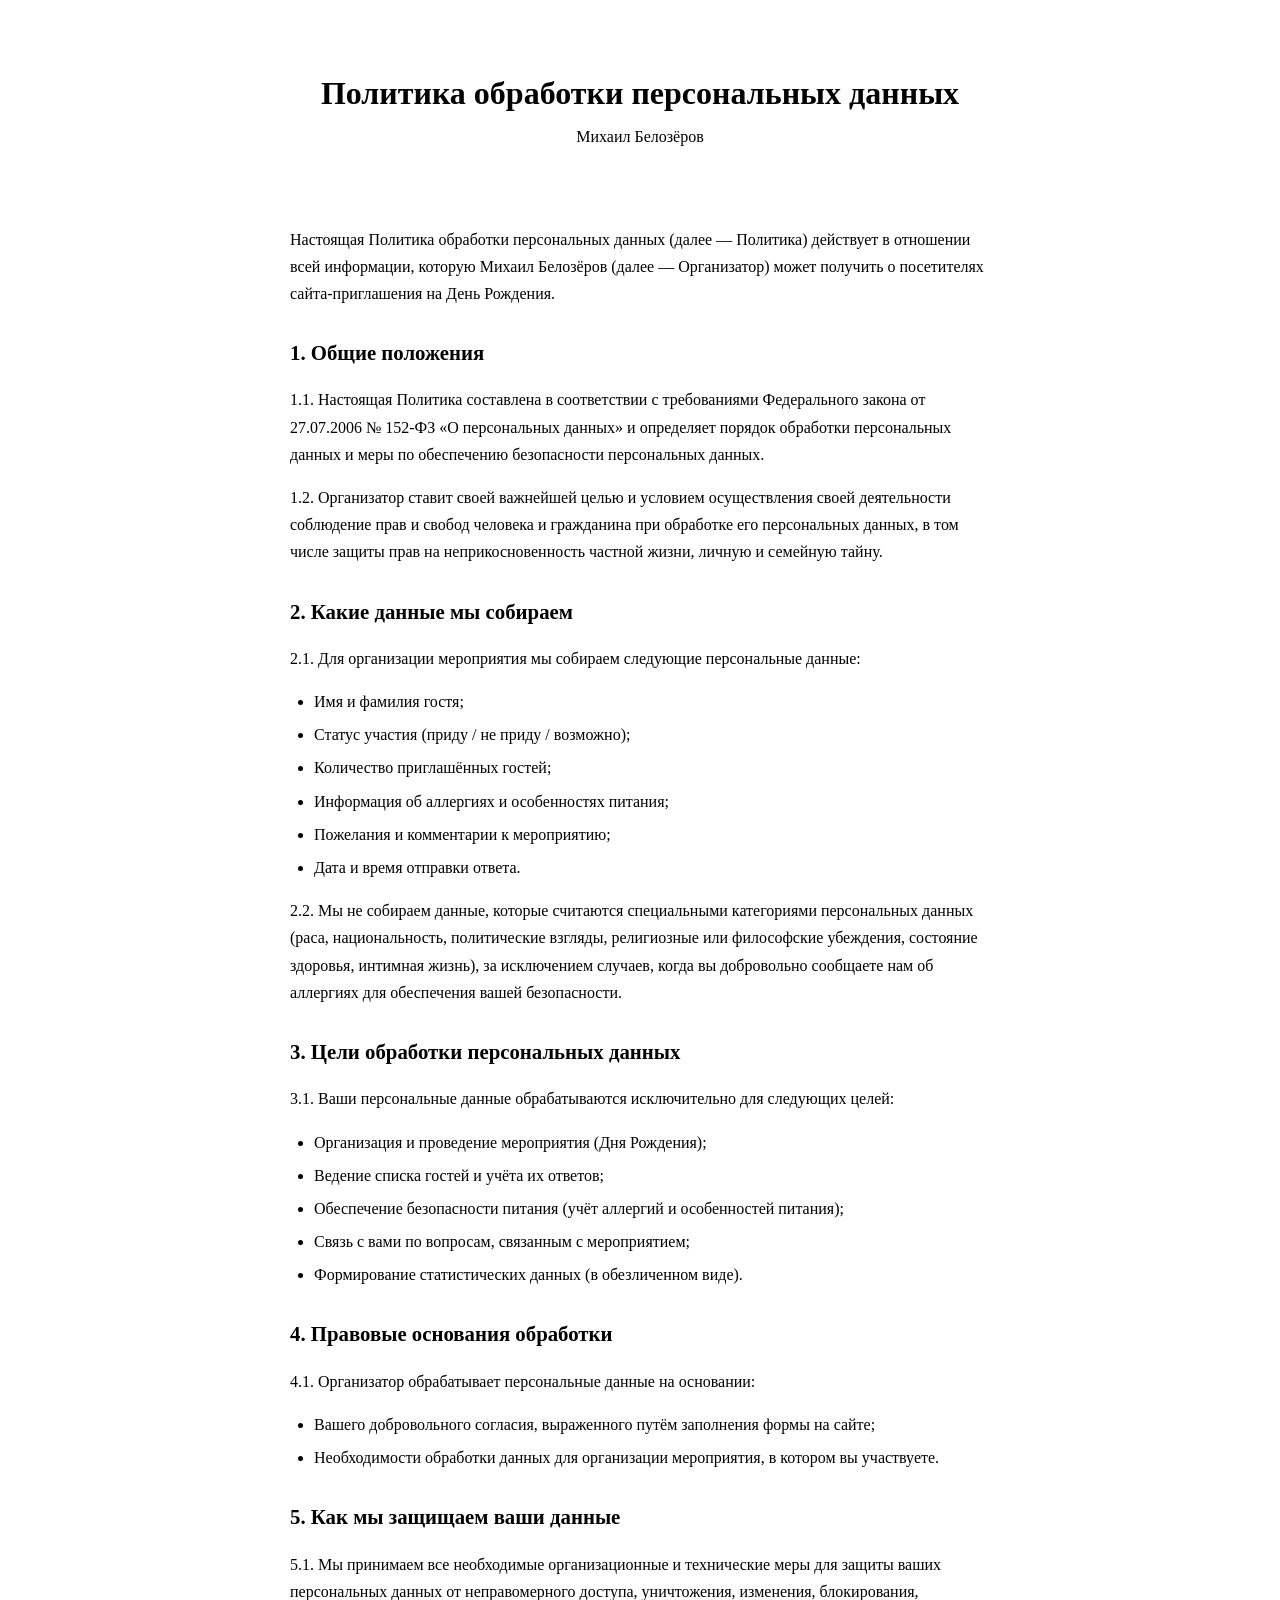
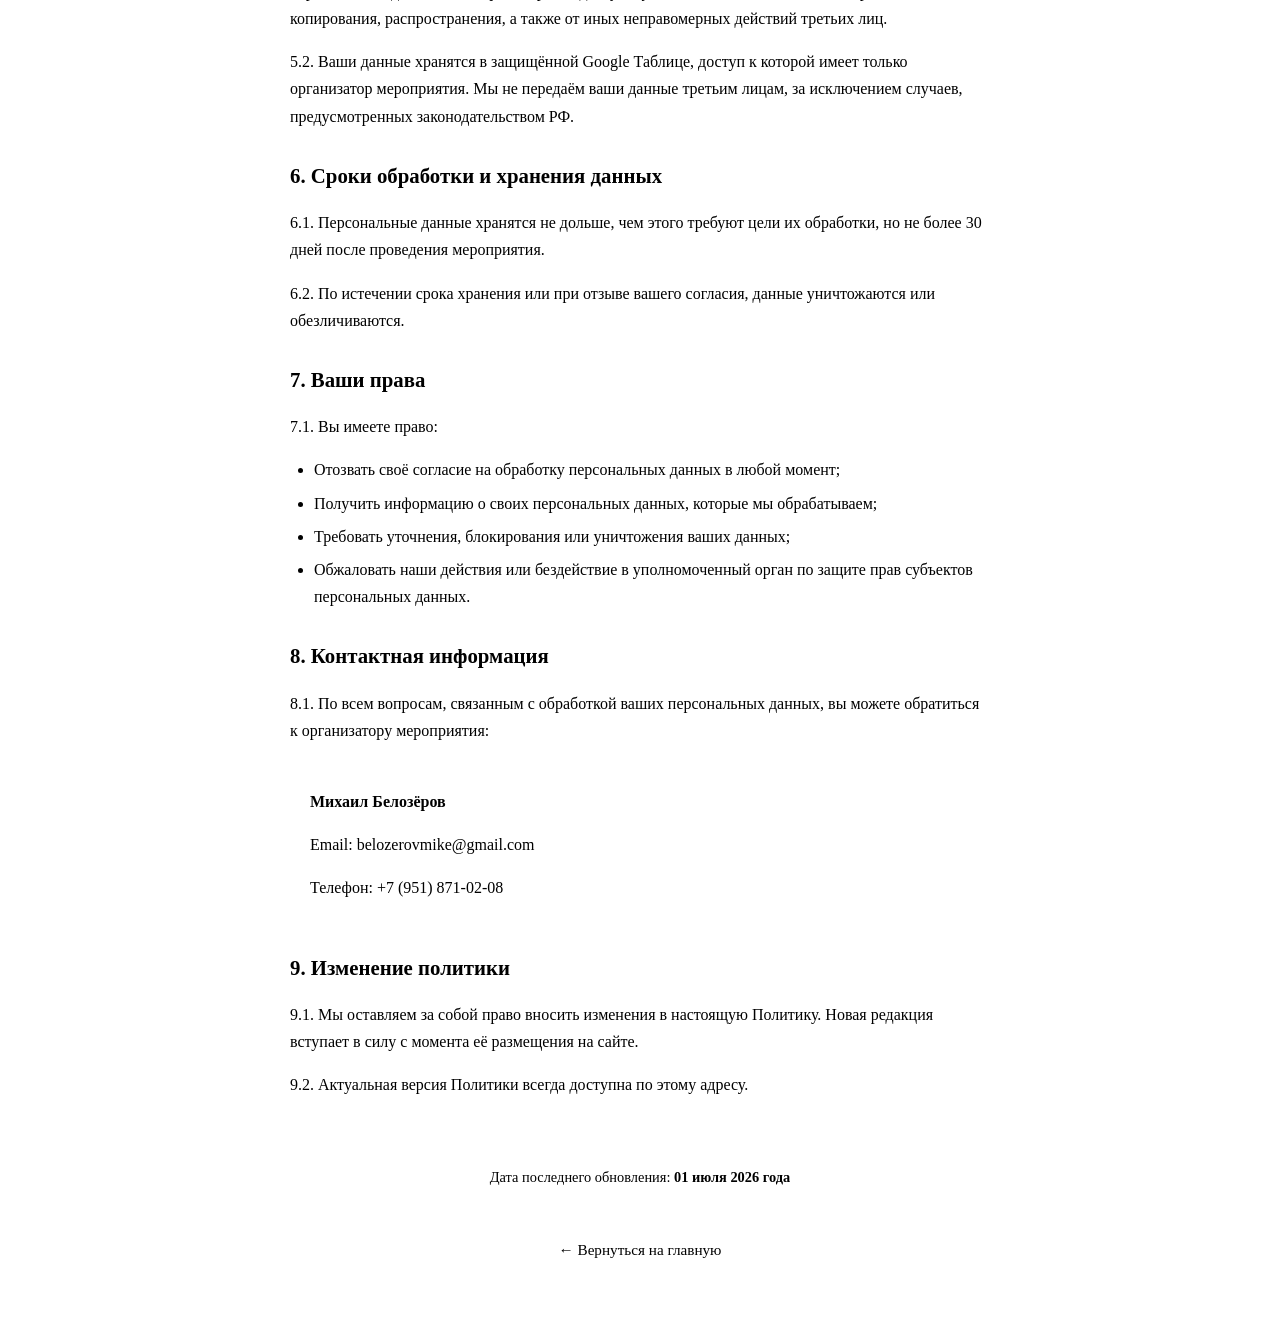
==== privacy.html @ e715d3bf "Add files via upload" ====
<!doctype html>
<html lang="en">
  <head>
    <meta charset="UTF-8" />
    <meta name="viewport" content="width=device-width, initial-scale=1.0" />
    <link rel="stylesheet" href="privacy.css" />

    <title>Политика обработки персональных данных | Михаил Белозёров</title>
  </head>
  <body>
    <!-- ==========================================
СТРАНИЦА ОБРАБОТКИ ПЕРСОНАЛЬНЫХ ДАННЫХ
========================================== -->
    <section class="privacy-page">
      <div class="privacy-header">
        <h1 class="privacy-title">Политика обработки персональных данных</h1>
        <p class="privacy-sub">Михаил Белозёров</p>
      </div>

      <div class="privacy-content">
        <p class="privacy-intro">
          Настоящая Политика обработки персональных данных (далее — Политика)
          действует в отношении всей информации, которую Михаил Белозёров (далее
          — Организатор) может получить о посетителях сайта-приглашения на День
          Рождения.
        </p>

        <h2>1. Общие положения</h2>
        <p>
          1.1. Настоящая Политика составлена в соответствии с требованиями
          Федерального закона от 27.07.2006 № 152-ФЗ «О персональных данных» и
          определяет порядок обработки персональных данных и меры по обеспечению
          безопасности персональных данных.
        </p>
        <p>
          1.2. Организатор ставит своей важнейшей целью и условием осуществления
          своей деятельности соблюдение прав и свобод человека и гражданина при
          обработке его персональных данных, в том числе защиты прав на
          неприкосновенность частной жизни, личную и семейную тайну.
        </p>

        <h2>2. Какие данные мы собираем</h2>
        <p>
          2.1. Для организации мероприятия мы собираем следующие персональные
          данные:
        </p>
        <ul>
          <li>Имя и фамилия гостя;</li>
          <li>Статус участия (приду / не приду / возможно);</li>
          <li>Количество приглашённых гостей;</li>
          <li>Информация об аллергиях и особенностях питания;</li>
          <li>Пожелания и комментарии к мероприятию;</li>
          <li>Дата и время отправки ответа.</li>
        </ul>
        <p>
          2.2. Мы не собираем данные, которые считаются специальными категориями
          персональных данных (раса, национальность, политические взгляды,
          религиозные или философские убеждения, состояние здоровья, интимная
          жизнь), за исключением случаев, когда вы добровольно сообщаете нам об
          аллергиях для обеспечения вашей безопасности.
        </p>

        <h2>3. Цели обработки персональных данных</h2>
        <p>
          3.1. Ваши персональные данные обрабатываются исключительно для
          следующих целей:
        </p>
        <ul>
          <li>Организация и проведение мероприятия (Дня Рождения);</li>
          <li>Ведение списка гостей и учёта их ответов;</li>
          <li>
            Обеспечение безопасности питания (учёт аллергий и особенностей
            питания);
          </li>
          <li>Связь с вами по вопросам, связанным с мероприятием;</li>
          <li>Формирование статистических данных (в обезличенном виде).</li>
        </ul>

        <h2>4. Правовые основания обработки</h2>
        <p>4.1. Организатор обрабатывает персональные данные на основании:</p>
        <ul>
          <li>
            Вашего добровольного согласия, выраженного путём заполнения формы на
            сайте;
          </li>
          <li>
            Необходимости обработки данных для организации мероприятия, в
            котором вы участвуете.
          </li>
        </ul>

        <h2>5. Как мы защищаем ваши данные</h2>
        <p>
          5.1. Мы принимаем все необходимые организационные и технические меры
          для защиты ваших персональных данных от неправомерного доступа,
          уничтожения, изменения, блокирования, копирования, распространения, а
          также от иных неправомерных действий третьих лиц.
        </p>
        <p>
          5.2. Ваши данные хранятся в защищённой Google Таблице, доступ к
          которой имеет только организатор мероприятия. Мы не передаём ваши
          данные третьим лицам, за исключением случаев, предусмотренных
          законодательством РФ.
        </p>

        <h2>6. Сроки обработки и хранения данных</h2>
        <p>
          6.1. Персональные данные хранятся не дольше, чем этого требуют цели их
          обработки, но не более 30 дней после проведения мероприятия.
        </p>
        <p>
          6.2. По истечении срока хранения или при отзыве вашего согласия,
          данные уничтожаются или обезличиваются.
        </p>

        <h2>7. Ваши права</h2>
        <p>7.1. Вы имеете право:</p>
        <ul>
          <li>
            Отозвать своё согласие на обработку персональных данных в любой
            момент;
          </li>
          <li>
            Получить информацию о своих персональных данных, которые мы
            обрабатываем;
          </li>
          <li>
            Требовать уточнения, блокирования или уничтожения ваших данных;
          </li>
          <li>
            Обжаловать наши действия или бездействие в уполномоченный орган по
            защите прав субъектов персональных данных.
          </li>
        </ul>

        <h2>8. Контактная информация</h2>
        <p>
          8.1. По всем вопросам, связанным с обработкой ваших персональных
          данных, вы можете обратиться к организатору мероприятия:
        </p>
        <div class="privacy-contacts">
          <p><strong>Михаил Белозёров</strong></p>
          <p>
            Email:
            <a href="mailto:belozerovmike@gmail.com">belozerovmike@gmail.com</a>
          </p>
          <p>Телефон: <a href="tel:+79518710208">+7 (951) 871-02-08</a></p>
        </div>

        <h2>9. Изменение политики</h2>
        <p>
          9.1. Мы оставляем за собой право вносить изменения в настоящую
          Политику. Новая редакция вступает в силу с момента её размещения на
          сайте.
        </p>
        <p>9.2. Актуальная версия Политики всегда доступна по этому адресу.</p>

        <div class="privacy-footer">
          <p>Дата последнего обновления: <strong>01 июля 2026 года</strong></p>
        </div>
      </div>

      <div class="privacy-back">
        <a href="index.html" class="back-link">← Вернуться на главную</a>
      </div>
    </section>
  </body>
</html>
---- privacy.css ----
/* ============================================
СТРАНИЦА ОБРАБОТКИ ДАННЫХ
============================================ */
.privacy-page {
  max-width: 700px;
  margin: 0 auto;
  padding: 40px 24px;
}

.privacy-header {
  text-align: center;
  padding-bottom: 32px;
  border-bottom: 2px solid var(--color-border);
  margin-bottom: 32px;
}

.privacy-title {
  font-family: "Yeseva One", serif;
  font-size: 2rem;
  margin-bottom: 8px;
  color: var(--color-text);
}

.privacy-sub {
  font-family: "Charis SIL", serif;
  color: var(--color-muted);
  font-size: 1rem;
}

.privacy-content {
  font-family: "Charis SIL", serif;
  line-height: 1.7;
  color: var(--color-text);
}

.privacy-content h2 {
  font-family: "Yeseva One", serif;
  font-size: 1.3rem;
  margin-top: 28px;
  margin-bottom: 12px;
  color: var(--color-accent);
}

.privacy-content p {
  margin-bottom: 12px;
}

.privacy-content ul {
  padding-left: 24px;
  margin-bottom: 16px;
}

.privacy-content ul li {
  margin-bottom: 6px;
}

.privacy-contacts {
  background: var(--color-bg);
  padding: 16px 20px;
  border-radius: 12px;
  margin: 12px 0 20px;
  border-left: 3px solid var(--color-accent);
}

.privacy-contacts p {
  margin-bottom: 4px;
}

.privacy-contacts a {
  color: var(--color-accent);
  text-decoration: none;
}

.privacy-contacts a:hover {
  text-decoration: underline;
}

.privacy-footer {
  margin-top: 32px;
  padding-top: 20px;
  border-top: 1px solid var(--color-border);
  text-align: center;
  color: var(--color-muted);
  font-size: 0.9rem;
}

.privacy-back {
  text-align: center;
  margin-top: 40px;
}

.back-link {
  display: inline-block;
  padding: 12px 28px;
  background: var(--color-accent);
  color: #000000;
  text-decoration: none;
  border-radius: 40px;
  font-family: "Charis SIL", serif;
  font-size: 0.95rem;
  transition: background 0.2s;
}

.back-link:hover {
  background: var(--color-accent-hover);
}

/* Для короткой версии */
.privacy-card {
  background: var(--color-card);
  border: 1px solid var(--color-border);
  border-radius: 12px;
  padding: 20px 24px;
  margin-bottom: 16px;
  box-shadow: var(--shadow);
}

.privacy-card h2 {
  margin-top: 0;
  font-size: 1.1rem;
}

.privacy-ok {
  border-left: 4px solid #4caf50;
  background: #f8faf5;
}

/* Адаптив */
@media (max-width: 600px) {
  .privacy-page {
    padding: 24px 16px;
  }

  .privacy-title {
    font-size: 1.5rem;
  }

  .privacy-card {
    padding: 16px;
  }

  .privacy-content h2 {
    font-size: 1.1rem;
  }
}
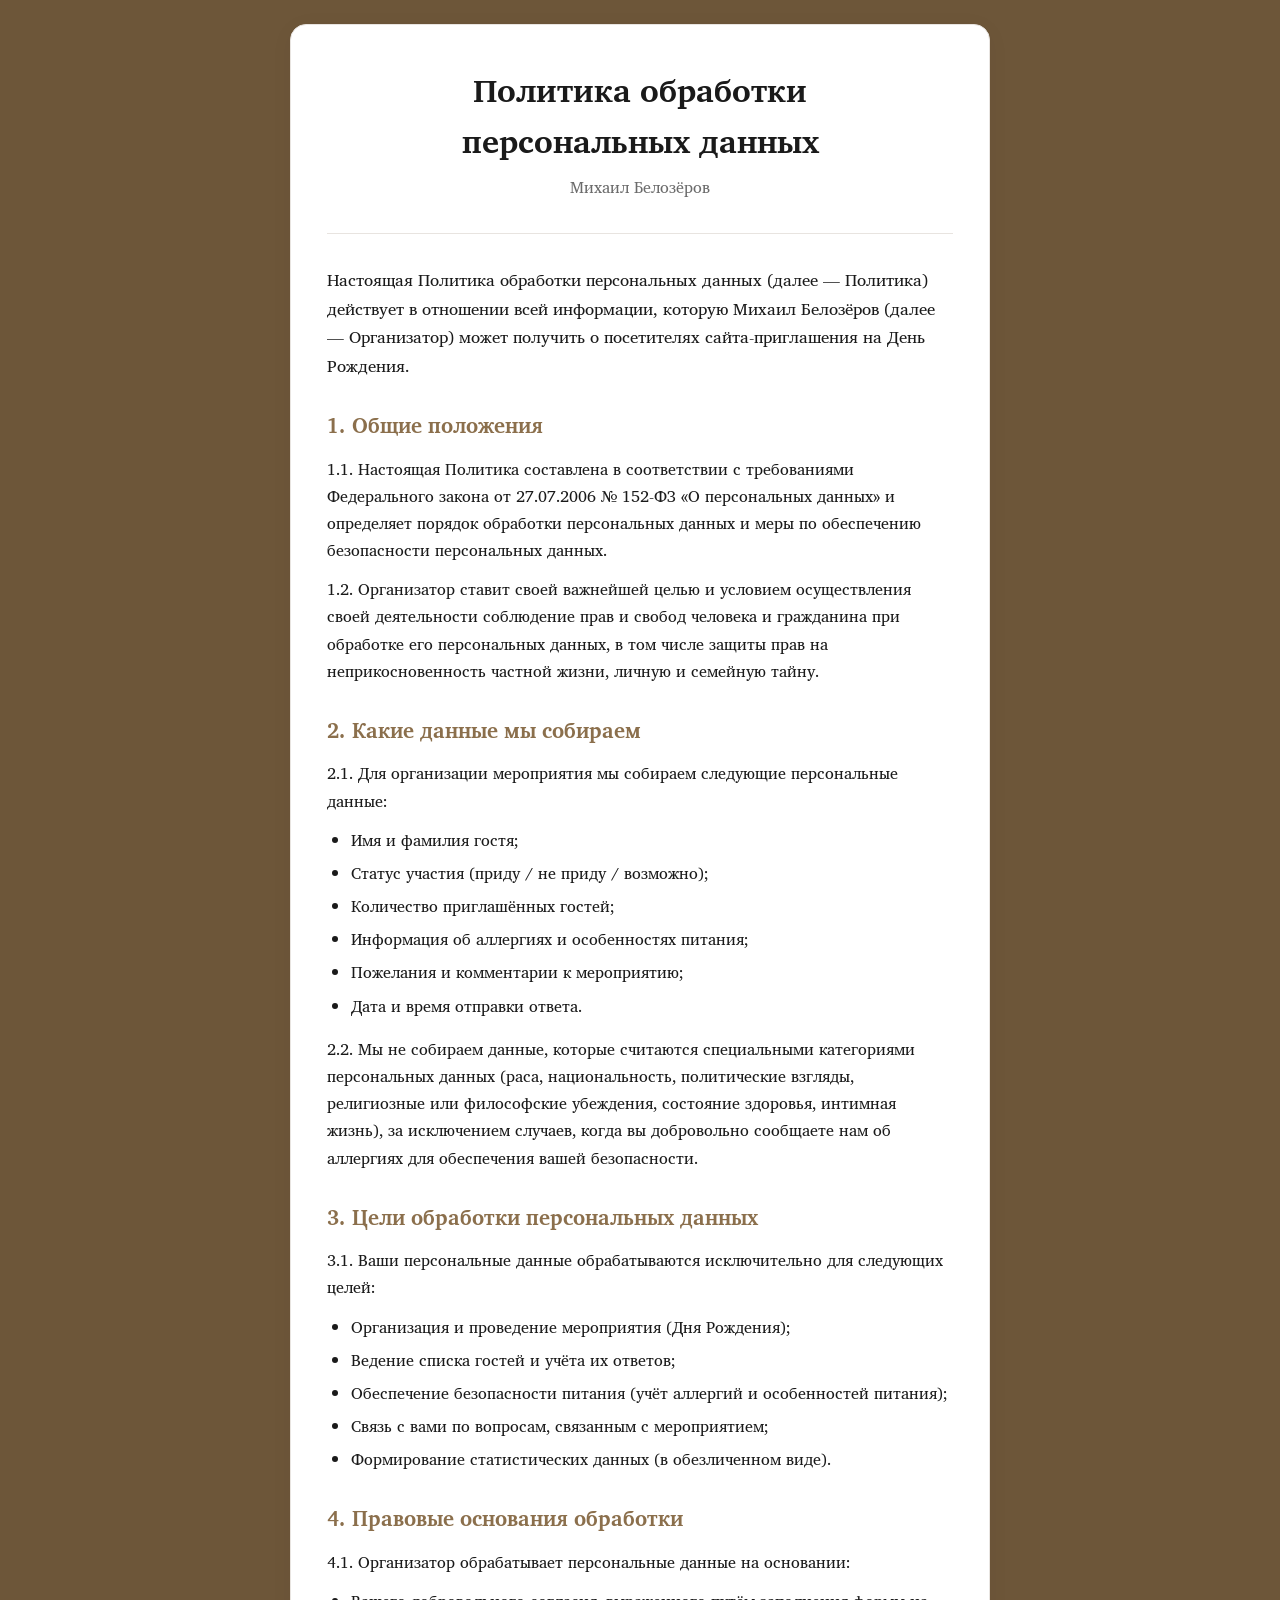
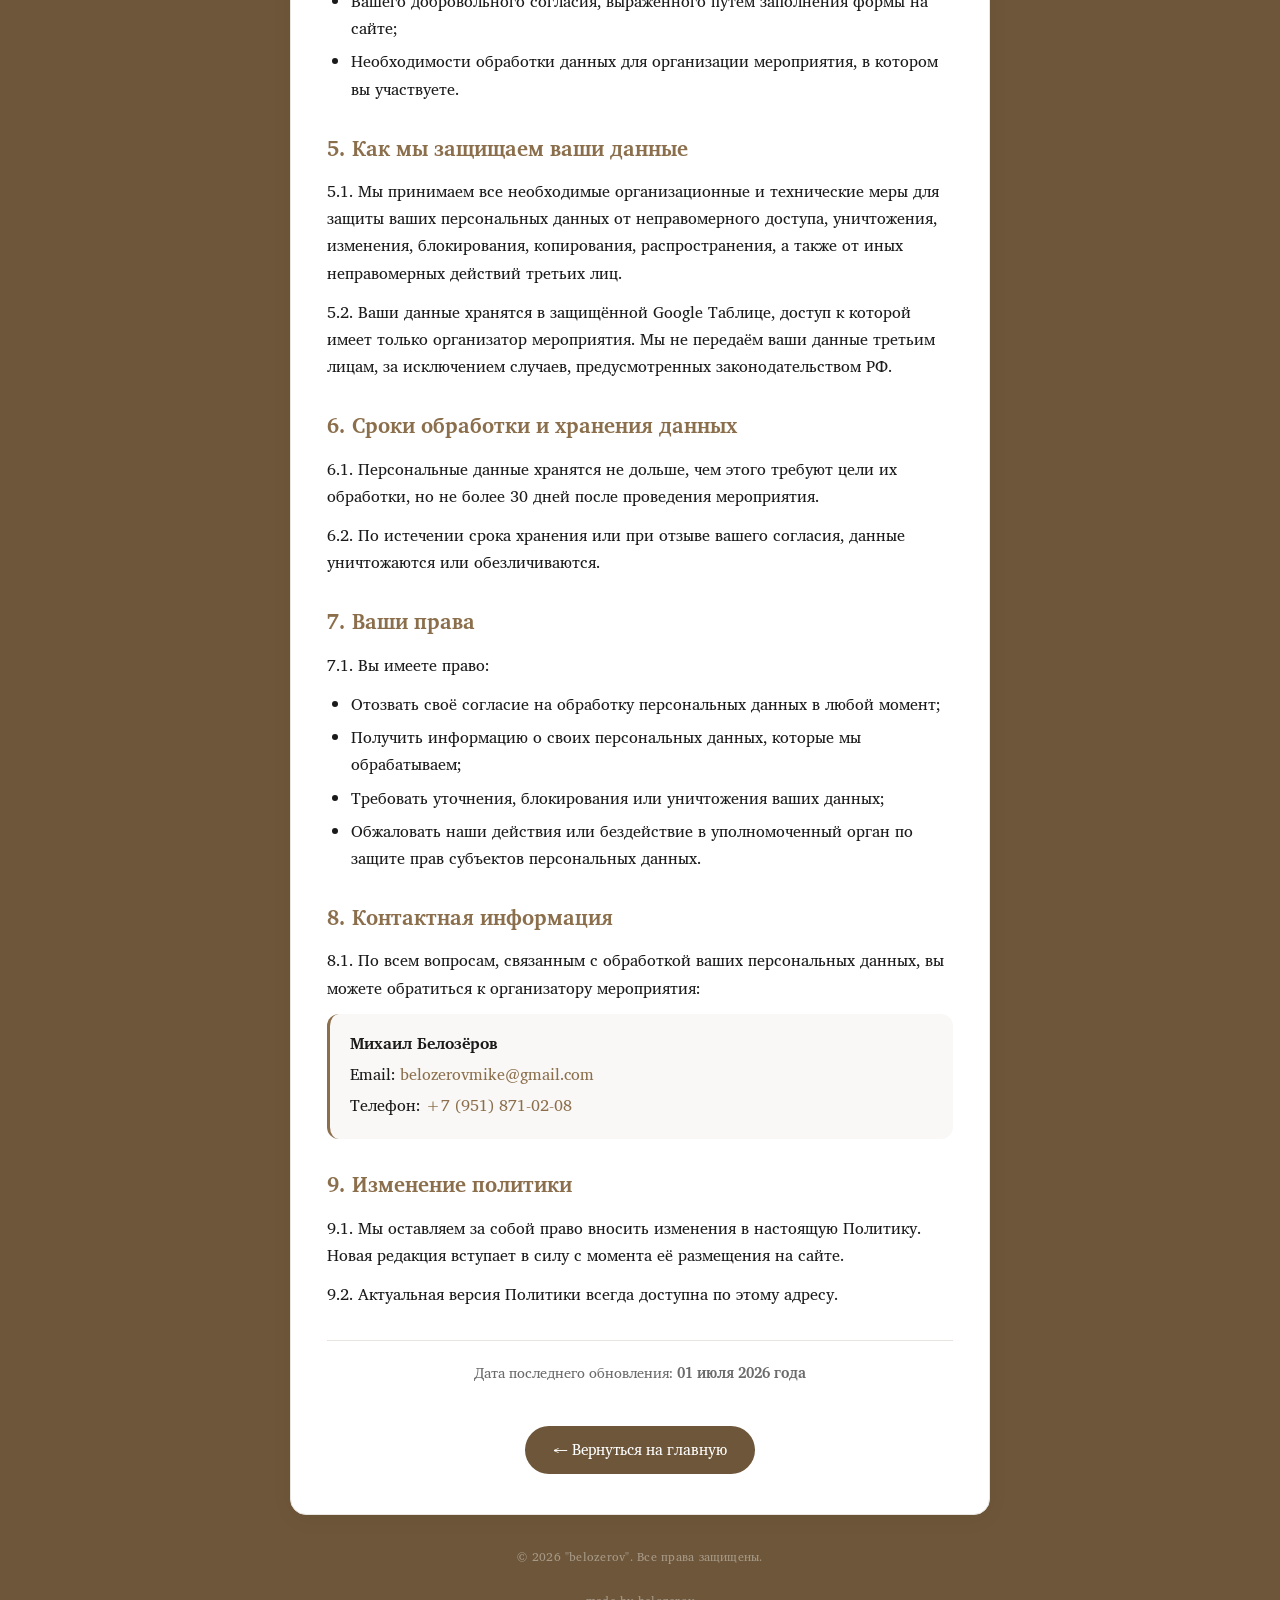
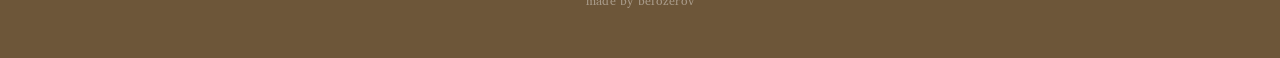
==== commit e32a05fc: "Add files via upload" ====
--- a/privacy.html
+++ b/privacy.html
@@ -1,22 +1,38 @@
 <!doctype html>
-<html lang="en">
+<html lang="ru">
   <head>
     <meta charset="UTF-8" />
     <meta name="viewport" content="width=device-width, initial-scale=1.0" />
+    <title>Политика обработки персональных данных | Михаил Белозёров</title>
+
+    <!-- Шрифты -->
+    <link rel="preconnect" href="https://fonts.googleapis.com" />
+    <link rel="preconnect" href="https://fonts.gstatic.com" crossorigin />
+    <link
+      href="https://fonts.googleapis.com/css2?family=Charis+SIL:ital,wght@0,400;0,700;1,400;1,700&display=swap"
+      rel="stylesheet"
+    />
+    <link rel="preconnect" href="https://fonts.googleapis.com" />
+    <link rel="preconnect" href="https://fonts.gstatic.com" crossorigin />
+    <link
+      href="https://fonts.googleapis.com/css2?family=Yeseva+One&display=swap"
+      rel="stylesheet"
+    />
+
     <link rel="stylesheet" href="privacy.css" />
-
-    <title>Политика обработки персональных данных | Михаил Белозёров</title>
   </head>
   <body>
-    <!-- ==========================================
-СТРАНИЦА ОБРАБОТКИ ПЕРСОНАЛЬНЫХ ДАННЫХ
-========================================== -->
-    <section class="privacy-page">
+    <div class="privacy-page">
+      <!-- ШАПКА -->
       <div class="privacy-header">
-        <h1 class="privacy-title">Политика обработки персональных данных</h1>
+        <h1 class="privacy-title">
+          Политика обработки <br />
+          персональных данных
+        </h1>
         <p class="privacy-sub">Михаил Белозёров</p>
       </div>
 
+      <!-- СОДЕРЖАНИЕ -->
       <div class="privacy-content">
         <p class="privacy-intro">
           Настоящая Политика обработки персональных данных (далее — Политика)
@@ -160,9 +176,22 @@
         </div>
       </div>
 
+      <!-- КНОПКА НАЗАД -->
       <div class="privacy-back">
         <a href="index.html" class="back-link">← Вернуться на главную</a>
       </div>
-    </section>
+
+      <!-- ПОДВАЛ (как в index.html) -->
+    </div>
+    <div class="footer">
+      <div class="copyright">
+        <p>© 2026 "belozerov". Все права защищены.</p>
+      </div>
+      <div class="gh-link-block">
+        <a href="https://github.com/Belozerovmi" class="gh-link"
+          >made by belozerov</a
+        >
+      </div>
+    </div>
   </body>
 </html>
--- a/privacy.css
+++ b/privacy.css
@@ -1,21 +1,72 @@
+/* ============================================
+RESET & БАЗОВЫЕ СТИЛИ
+============================================ */
+*,
+*::before,
+*::after {
+  margin: 0;
+  padding: 0;
+  box-sizing: border-box;
+}
+
+* {
+  font-family: "Charis SIL", serif;
+  -webkit-tap-highlight-color: transparent;
+  -webkit-touch-callout: none;
+}
+
+:root {
+  --color-body: #6d5639;
+  --color-bg: #faf8f6;
+  --color-card: #ffffff;
+  --color-text: #1a1a1a;
+  --color-muted: #6b6b6b;
+  --color-border: #e8e4e0;
+  --color-accent: #8b6f4c;
+  --color-accent-hover: #6d5639;
+  --radius: 16px;
+  --shadow: 0 4px 24px rgba(0, 0, 0, 0.04);
+}
+
+html {
+  -webkit-font-smoothing: antialiased;
+  -moz-osx-font-smoothing: grayscale;
+}
+
+body {
+  background: var(--color-body);
+  color: var(--color-text);
+  line-height: 1.6;
+  padding: 24px 20px 48px;
+  min-height: 100vh;
+  display: flex;
+  flex-direction: column;
+  align-items: center;
+}
+
 /* ============================================
 СТРАНИЦА ОБРАБОТКИ ДАННЫХ
 ============================================ */
 .privacy-page {
   max-width: 700px;
+  width: 100%;
   margin: 0 auto;
-  padding: 40px 24px;
+  background: var(--color-card);
+  border-radius: var(--radius);
+  padding: 40px 36px;
+  box-shadow: var(--shadow);
+  border: 1px solid var(--color-border);
 }
 
 .privacy-header {
   text-align: center;
   padding-bottom: 32px;
-  border-bottom: 2px solid var(--color-border);
+  border-bottom: 1px solid var(--color-border);
   margin-bottom: 32px;
 }
 
 .privacy-title {
-  font-family: "Yeseva One", serif;
+  font-family: "Charis SIL", serif;
   font-size: 2rem;
   margin-bottom: 8px;
   color: var(--color-text);
@@ -33,8 +84,13 @@
   color: var(--color-text);
 }
 
+.privacy-intro {
+  margin-bottom: 24px;
+  font-size: 1.05rem;
+}
+
 .privacy-content h2 {
-  font-family: "Yeseva One", serif;
+  font-family: "Charis SIL", serif;
   font-size: 1.3rem;
   margin-top: 28px;
   margin-bottom: 12px;
@@ -92,54 +148,93 @@
 .back-link {
   display: inline-block;
   padding: 12px 28px;
-  background: var(--color-accent);
-  color: #000000;
+  background: var(--color-accent-hover);
+  color: #ffffff;
   text-decoration: none;
   border-radius: 40px;
   font-family: "Charis SIL", serif;
   font-size: 0.95rem;
   transition: background 0.2s;
+  -webkit-tap-highlight-color: transparent;
 }
 
 .back-link:hover {
-  background: var(--color-accent-hover);
-}
-
-/* Для короткой версии */
-.privacy-card {
-  background: var(--color-card);
-  border: 1px solid var(--color-border);
-  border-radius: 12px;
-  padding: 20px 24px;
-  margin-bottom: 16px;
-  box-shadow: var(--shadow);
-}
-
-.privacy-card h2 {
-  margin-top: 0;
-  font-size: 1.1rem;
-}
-
-.privacy-ok {
-  border-left: 4px solid #4caf50;
-  background: #f8faf5;
-}
-
-/* Адаптив */
+  background: #4a3a2a;
+}
+
+/* ============================================
+ПОДВАЛ (как в index.html)
+============================================ */
+.footer {
+  display: flex;
+  flex-direction: column;
+  gap: 10px;
+  margin-top: 32px;
+  text-align: center;
+  font-size: 0.75rem;
+  color: #ffffff66;
+  letter-spacing: 0.02em;
+  font-family: "Charis SIL", serif;
+}
+
+.privacy-link-footer {
+  color: #ffffff99;
+  text-decoration: none;
+  font-size: 0.8rem;
+}
+
+.privacy-link-footer:hover {
+  color: #fde2c1;
+  text-decoration: underline;
+}
+
+.copyright p {
+  color: #ffffff66;
+  margin-bottom: 15px;
+}
+
+.gh-link {
+  color: #ffffff66;
+  text-decoration: none;
+}
+
+.gh-link:hover {
+  color: #fde2c1;
+  text-decoration: underline;
+}
+
+/* ============================================
+АДАПТИВ
+============================================ */
 @media (max-width: 600px) {
+  body {
+    padding: 16px 12px 32px;
+  }
+
   .privacy-page {
-    padding: 24px 16px;
+    padding: 24px 18px;
+    border-radius: 12px;
   }
 
   .privacy-title {
     font-size: 1.5rem;
   }
 
-  .privacy-card {
-    padding: 16px;
-  }
-
   .privacy-content h2 {
     font-size: 1.1rem;
   }
-}
+
+  .privacy-intro {
+    font-size: 0.95rem;
+  }
+}
+
+@media (max-width: 400px) {
+  .privacy-page {
+    padding: 18px 14px;
+  }
+
+  .privacy-title {
+    font-size: 1.2rem;
+  }
+}
